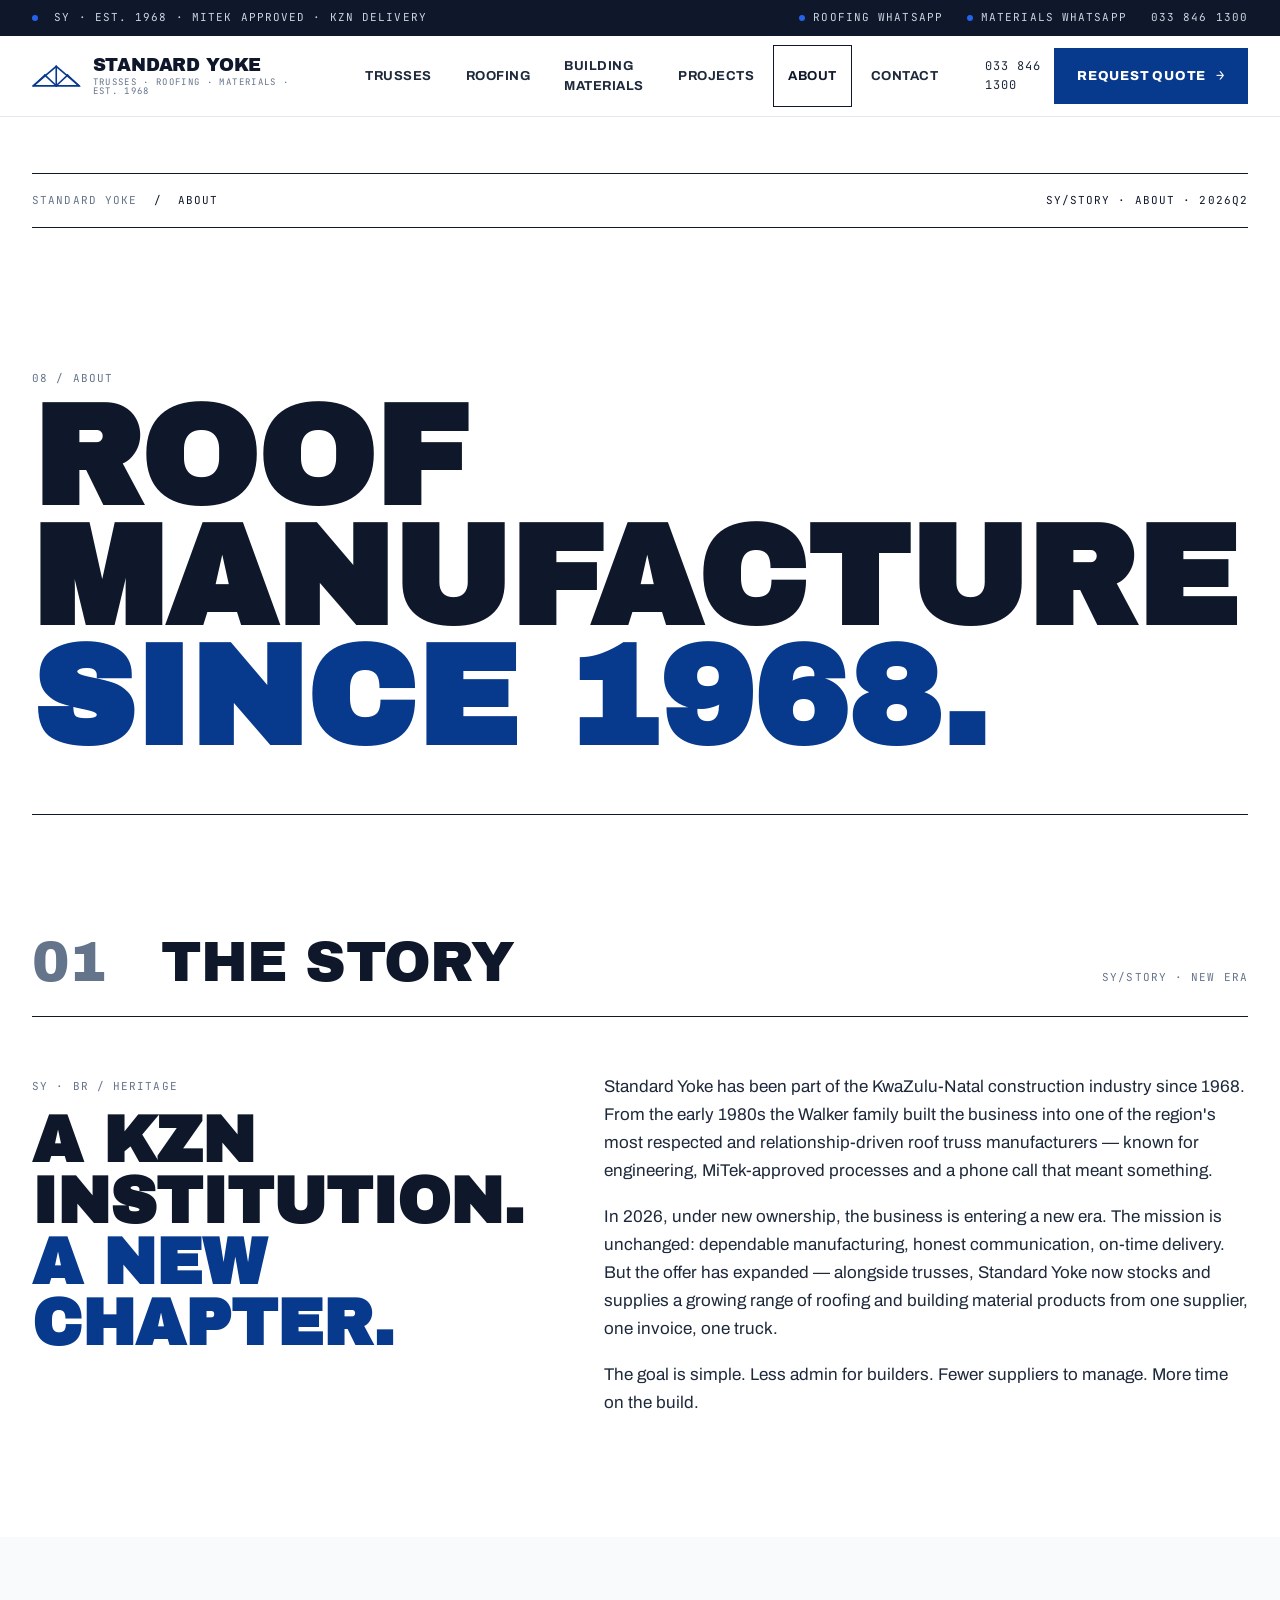
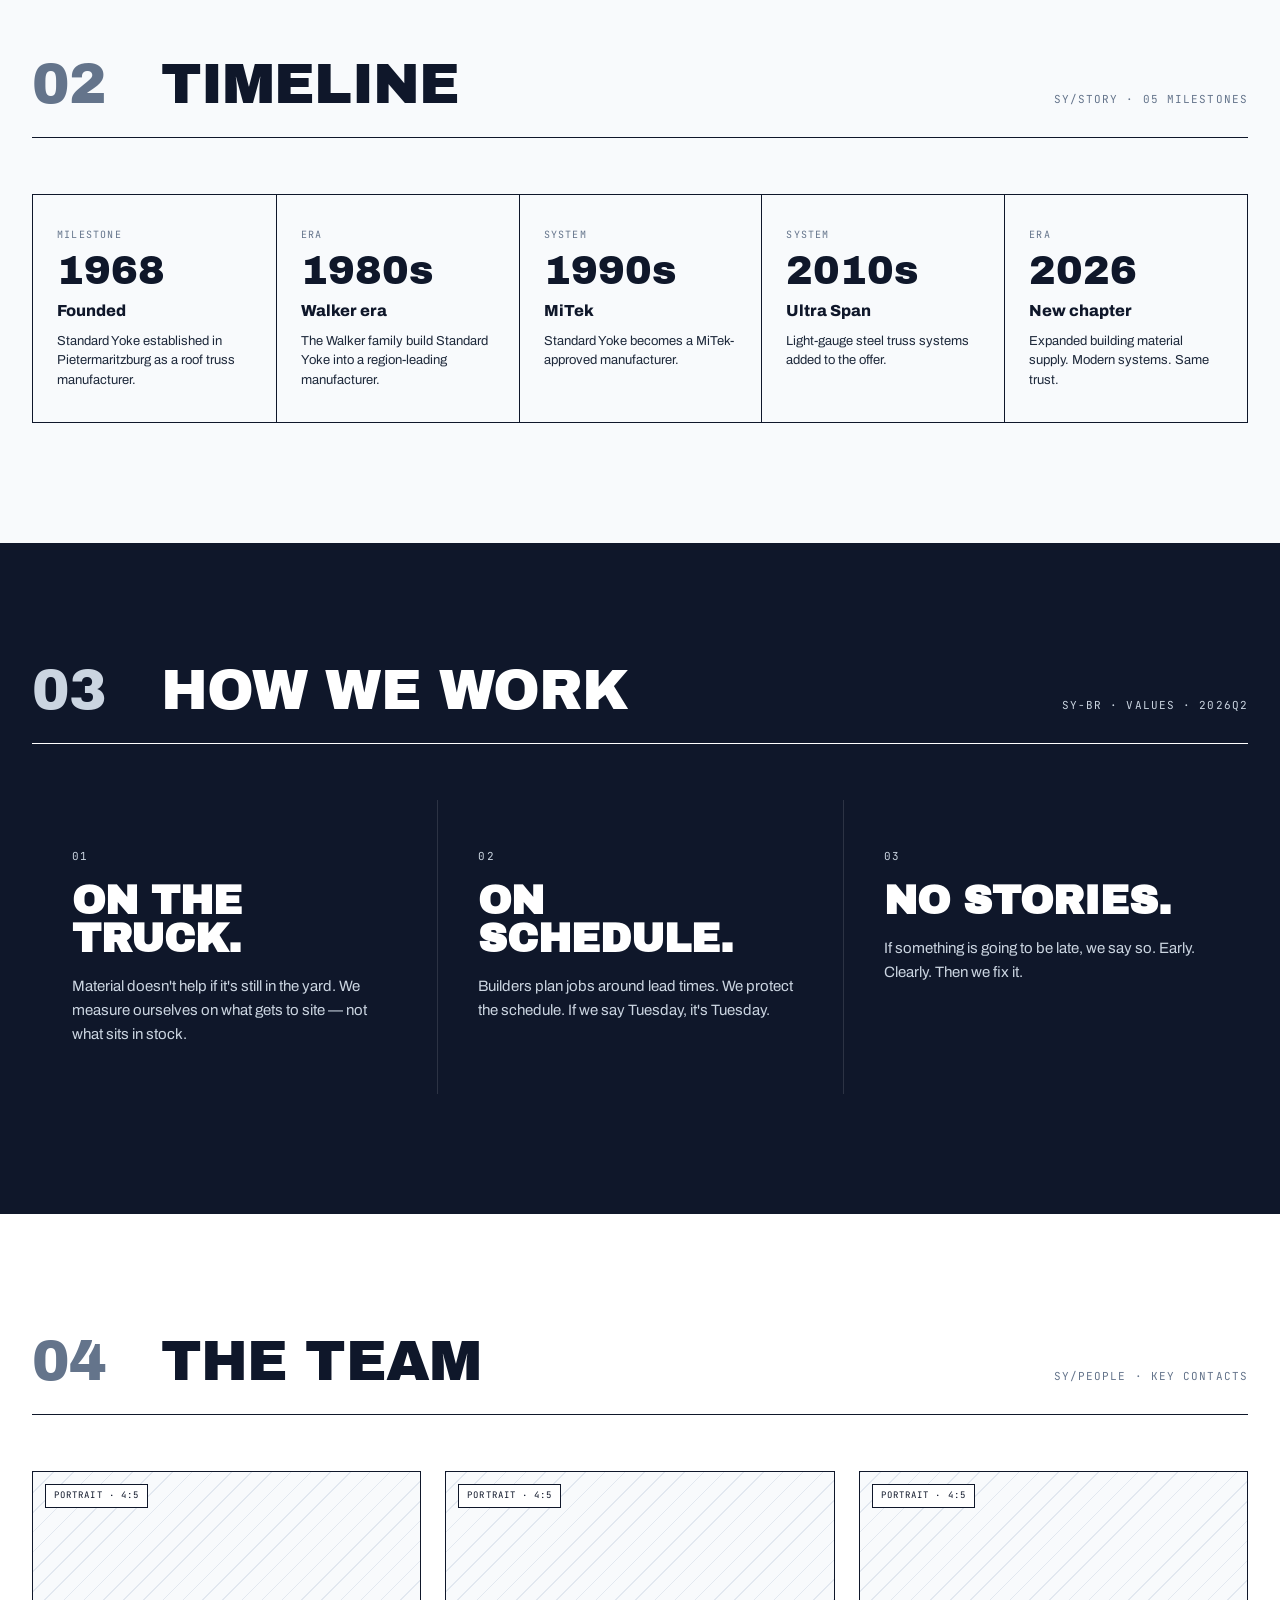
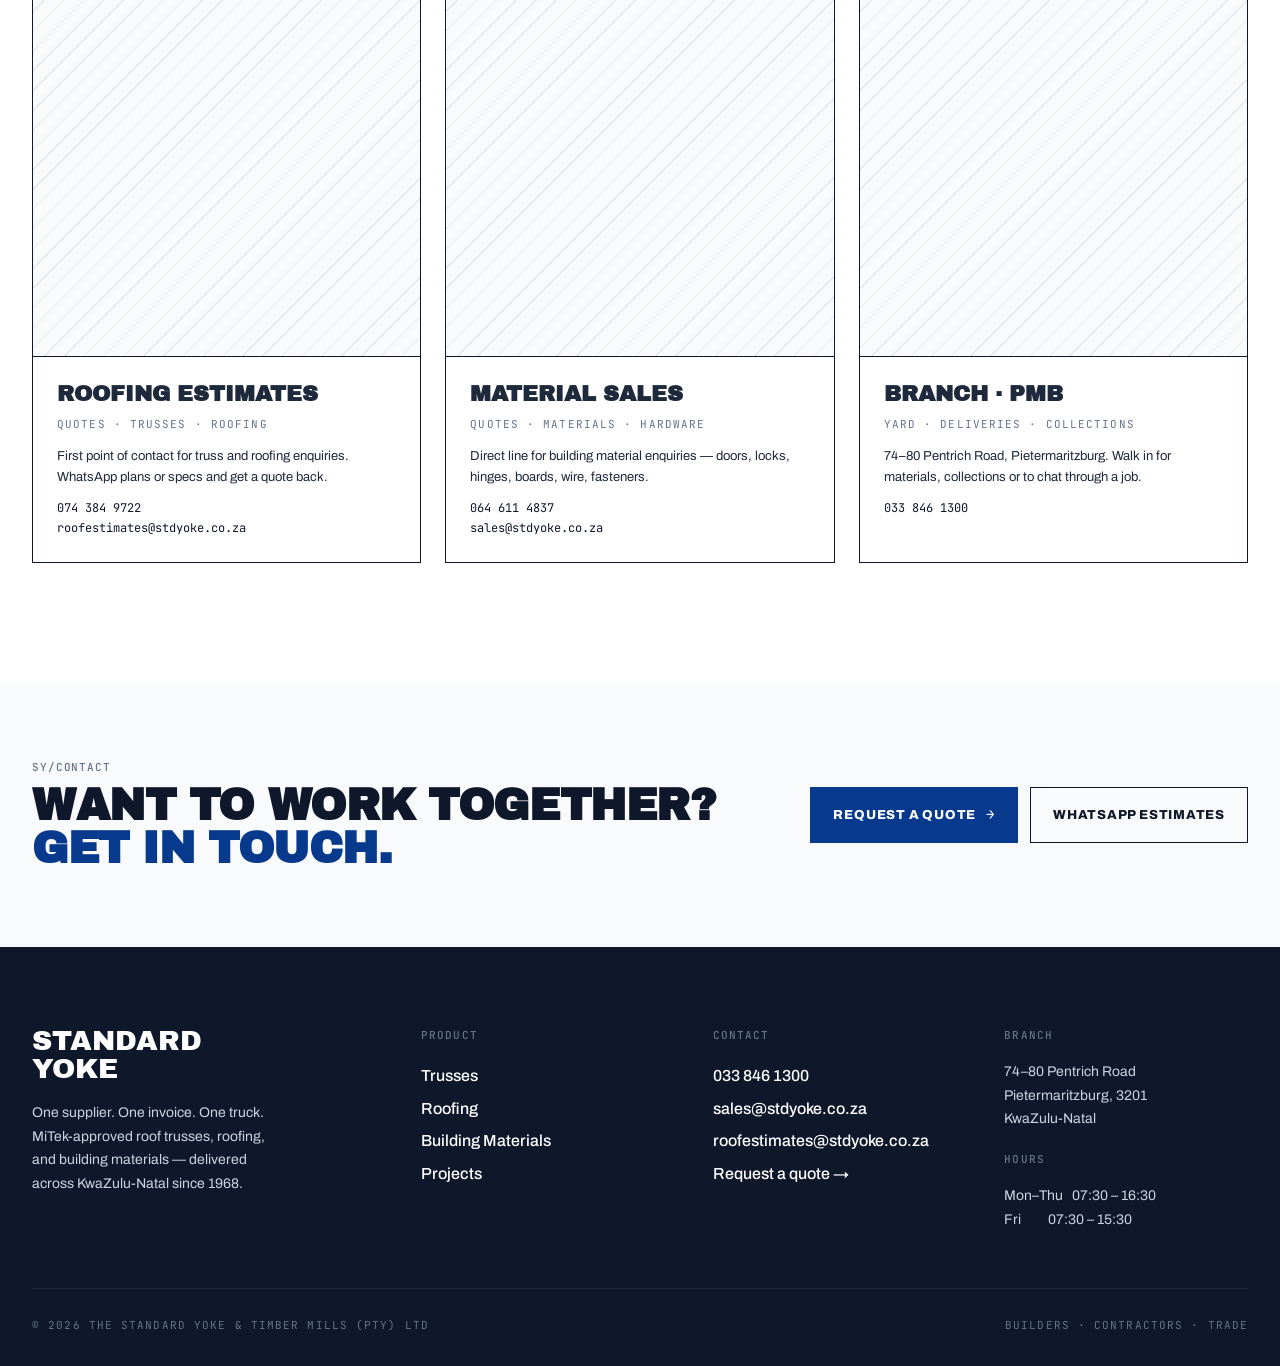
==== about.html @ b1dc8f54 "Add files via upload" ====
<!doctype html>
<html lang="en">
<head>
<meta charset="utf-8">
<meta name="viewport" content="width=device-width,initial-scale=1">
<title>About · Standard Yoke</title>
<meta name="description" content="Standard Yoke — KwaZulu-Natal roof truss manufacturer and building material supplier since 1968.">
<link rel="preconnect" href="https://fonts.googleapis.com"><link rel="preconnect" href="https://fonts.gstatic.com" crossorigin>
<link href="https://fonts.googleapis.com/css2?family=Archivo:wght@400;500;600;700;800&family=Archivo+Black&family=JetBrains+Mono:wght@400;500;600&display=swap" rel="stylesheet">
<link rel="stylesheet" href="styles.css">

<style>
.page-hero { padding: 56px 0 0; }
.page-meta {
  display: flex; justify-content: space-between; align-items: center;
  padding: 18px 0; border-top: 1px solid var(--ink); border-bottom: 1px solid var(--ink);
  font-family: var(--f-mono); font-size: 11px; letter-spacing: .1em; text-transform: uppercase;
  margin-bottom: 56px; gap: 16px; flex-wrap: wrap;
}
.page-meta .crumb a { color: var(--mute); }

.page-title {
  display: grid; grid-template-columns: 7fr 5fr; gap: 64px; align-items: end;
  padding-bottom: 56px; border-bottom: 1px solid var(--ink);
}
.page-title h1 { font-family: var(--f-display); font-size: clamp(64px, 11vw, 168px); line-height: .85; text-transform: uppercase; }
.page-title h1 .yoke { color: var(--yoke); }
.page-title .lede { font-size: 17px; line-height: 1.55; color: var(--ink-2); max-width: 36ch; }
.page-title .ix { font-family: var(--f-mono); font-size: 11px; letter-spacing: .1em; color: var(--mute); margin-bottom: 12px; }
@media (max-width: 900px) { .page-title { grid-template-columns: 1fr; gap: 24px; } }

.story {
  display: grid; grid-template-columns: 5fr 7fr; gap: 80px; align-items: start;
}
.story .meta { font-family: var(--f-mono); font-size: 11px; color: var(--mute); letter-spacing: .1em; }
.story h2 { font-family: var(--f-display); font-size: clamp(36px, 5vw, 72px); line-height: .95; text-transform: uppercase; }
.story h2 .yoke { color: var(--yoke); }
.story p { font-size: 17px; line-height: 1.65; color: var(--ink-2); }
.story p + p { margin-top: 18px; }
@media (max-width: 900px) { .story { grid-template-columns: 1fr; gap: 32px; } }

.timeline {
  display: grid;
  grid-template-columns: repeat(5, 1fr); gap: 0;
  border: 1px solid var(--ink);
}
.timeline .ev {
  padding: 32px 24px;
  border-left: 1px solid var(--ink);
  display: flex; flex-direction: column; gap: 8px;
}
.timeline .ev:first-child { border-left: 0; }
.timeline .yr { font-family: var(--f-display); font-size: 40px; line-height: 1; }
.timeline .label { font-family: var(--f-mono); font-size: 10px; letter-spacing: .12em; color: var(--mute); text-transform: uppercase; }
.timeline .title { font-family: var(--f-sans); font-weight: 800; font-size: 16px; }
.timeline p { font-size: 13px; color: var(--ink-2); line-height: 1.5; }
@media (max-width: 900px) {
  .timeline { grid-template-columns: 1fr 1fr; }
  .timeline .ev { border-left: 0; border-top: 1px solid var(--ink); }
  .timeline .ev:nth-child(-n+2) { border-top: 0; }
  .timeline .ev:nth-child(2n) { border-left: 1px solid var(--ink); }
}

.values {
  display: grid; grid-template-columns: repeat(3, 1fr); gap: 0;
}
.values .v {
  padding: 48px 40px; border-left: 1px solid rgba(255,255,255,.12);
  display: flex; flex-direction: column; gap: 16px;
}
.values .v:first-child { border-left: 0; }
.values .ix { font-family: var(--f-mono); font-size: 11px; letter-spacing: .12em; color: var(--hair-2); }
.values h3 { font-family: var(--f-display); font-size: 40px; line-height: .95; text-transform: uppercase; }
.values p { color: var(--hair-2); line-height: 1.6; font-size: 15px; }
@media (max-width: 900px) {
  .values { grid-template-columns: 1fr; }
  .values .v { border-left: 0; border-top: 1px solid rgba(255,255,255,.12); padding: 32px 24px; }
  .values .v:first-child { border-top: 0; }
}

.team {
  display: grid; grid-template-columns: repeat(3, 1fr); gap: 24px;
}
.team .card-t {
  border: 1px solid var(--ink);
  display: flex; flex-direction: column;
}
.team .image {
  aspect-ratio: 4 / 5;
  background:
    repeating-linear-gradient(135deg, var(--hair) 0 1px, transparent 1px 14px),
    var(--snow);
  position: relative;
}
.team .image .ph-tag {
  position: absolute; top: 12px; left: 12px;
  background: var(--white); border: 1px solid var(--ink);
  padding: 4px 8px;
  font-family: var(--f-mono); font-size: 9px; letter-spacing: .12em;
}
.team .body { padding: 20px 24px 24px; border-top: 1px solid var(--ink); display:flex;flex-direction:column;gap:4px; }
.team h4 { font-family: var(--f-display); font-size: 22px; text-transform: uppercase; }
.team .role { font-family: var(--f-mono); font-size: 11px; letter-spacing: .1em; color: var(--mute); text-transform: uppercase; }
.team .bio { font-size: 13px; color: var(--ink-2); margin-top: 8px; }
@media (max-width: 900px) { .team { grid-template-columns: 1fr; } }
</style>
</head>
<body data-screen-label="About">

<div id="sy-header"></div>

<main>

<section class="page-hero">
  <div class="container">
    <div class="page-meta">
      <div class="crumb"><a href="index.html">Standard Yoke</a> &nbsp;/&nbsp; <span style="color:var(--ink)">About</span></div>
      <div>SY/STORY · ABOUT · 2026Q2</div>
    </div>

    <div class="page-title">
      <div>
        <div class="ix">08 / ABOUT</div>
        <h1>Roof<br>manufacture<br><span class="yoke">since 1968.</span></h1>
      </div>
      <div>
        <p class="lede">Standard Yoke has been part of the KwaZulu-Natal construction industry for over fifty years — quietly, dependably, on schedule. This is the company behind the trusses.</p>
      </div>
    </div>
  </div>
</section>

<section data-screen-label="Story">
  <div class="container">
    <div class="section-head">
      <div class="num"><span>01</span> &nbsp; THE STORY</div>
      <div class="meta">SY/STORY · NEW ERA</div>
    </div>

    <div class="story">
      <div>
        <span class="meta">SY · BR / HERITAGE</span>
        <h2 style="margin-top:14px">A KZN<br>institution.<br><span class="yoke">A new chapter.</span></h2>
      </div>
      <div>
        <p>Standard Yoke has been part of the KwaZulu-Natal construction industry since 1968. From the early 1980s the Walker family built the business into one of the region's most respected and relationship-driven roof truss manufacturers — known for engineering, MiTek-approved processes and a phone call that meant something.</p>
        <p>In 2026, under new ownership, the business is entering a new era. The mission is unchanged: dependable manufacturing, honest communication, on-time delivery. But the offer has expanded — alongside trusses, Standard Yoke now stocks and supplies a growing range of roofing and building material products from one supplier, one invoice, one truck.</p>
        <p>The goal is simple. Less admin for builders. Fewer suppliers to manage. More time on the build.</p>
      </div>
    </div>
  </div>
</section>

<section class="surface--snow" data-screen-label="Timeline">
  <div class="container">
    <div class="section-head">
      <div class="num"><span>02</span> &nbsp; TIMELINE</div>
      <div class="meta">SY/STORY · 05 MILESTONES</div>
    </div>

    <div class="timeline">
      <div class="ev">
        <span class="label">MILESTONE</span>
        <span class="yr">1968</span>
        <span class="title">Founded</span>
        <p>Standard Yoke established in Pietermaritzburg as a roof truss manufacturer.</p>
      </div>
      <div class="ev">
        <span class="label">ERA</span>
        <span class="yr">1980s</span>
        <span class="title">Walker era</span>
        <p>The Walker family build Standard Yoke into a region-leading manufacturer.</p>
      </div>
      <div class="ev">
        <span class="label">SYSTEM</span>
        <span class="yr">1990s</span>
        <span class="title">MiTek</span>
        <p>Standard Yoke becomes a MiTek-approved manufacturer.</p>
      </div>
      <div class="ev">
        <span class="label">SYSTEM</span>
        <span class="yr">2010s</span>
        <span class="title">Ultra Span</span>
        <p>Light-gauge steel truss systems added to the offer.</p>
      </div>
      <div class="ev">
        <span class="label">ERA</span>
        <span class="yr">2026</span>
        <span class="title">New chapter</span>
        <p>Expanded building material supply. Modern systems. Same trust.</p>
      </div>
    </div>
  </div>
</section>

<section class="surface--ink" data-screen-label="Values">
  <div class="container">
    <div class="section-head" style="border-color:var(--white)">
      <div class="num" style="color:var(--white)"><span style="color:var(--hair-2)">03</span> &nbsp; HOW WE WORK</div>
      <div class="meta" style="color:var(--hair-2)">SY-BR · VALUES · 2026Q2</div>
    </div>

    <div class="values">
      <div class="v">
        <span class="ix">01</span>
        <h3>On the truck.</h3>
        <p>Material doesn't help if it's still in the yard. We measure ourselves on what gets to site — not what sits in stock.</p>
      </div>
      <div class="v">
        <span class="ix">02</span>
        <h3>On schedule.</h3>
        <p>Builders plan jobs around lead times. We protect the schedule. If we say Tuesday, it's Tuesday.</p>
      </div>
      <div class="v">
        <span class="ix">03</span>
        <h3>No stories.</h3>
        <p>If something is going to be late, we say so. Early. Clearly. Then we fix it.</p>
      </div>
    </div>
  </div>
</section>

<section data-screen-label="Team">
  <div class="container">
    <div class="section-head">
      <div class="num"><span>04</span> &nbsp; THE TEAM</div>
      <div class="meta">SY/PEOPLE · KEY CONTACTS</div>
    </div>

    <div class="team">
      <article class="card-t">
        <div class="image"><span class="ph-tag">PORTRAIT · 4:5</span></div>
        <div class="body">
          <h4>Roofing Estimates</h4>
          <span class="role">QUOTES · TRUSSES · ROOFING</span>
          <p class="bio">First point of contact for truss and roofing enquiries. WhatsApp plans or specs and get a quote back.</p>
          <p class="bio" style="font-family:var(--f-mono);font-size:12px;color:var(--ink)">074 384 9722<br>roofestimates@stdyoke.co.za</p>
        </div>
      </article>
      <article class="card-t">
        <div class="image"><span class="ph-tag">PORTRAIT · 4:5</span></div>
        <div class="body">
          <h4>Material Sales</h4>
          <span class="role">QUOTES · MATERIALS · HARDWARE</span>
          <p class="bio">Direct line for building material enquiries — doors, locks, hinges, boards, wire, fasteners.</p>
          <p class="bio" style="font-family:var(--f-mono);font-size:12px;color:var(--ink)">064 611 4837<br>sales@stdyoke.co.za</p>
        </div>
      </article>
      <article class="card-t">
        <div class="image"><span class="ph-tag">PORTRAIT · 4:5</span></div>
        <div class="body">
          <h4>Branch · PMB</h4>
          <span class="role">YARD · DELIVERIES · COLLECTIONS</span>
          <p class="bio">74–80 Pentrich Road, Pietermaritzburg. Walk in for materials, collections or to chat through a job.</p>
          <p class="bio" style="font-family:var(--f-mono);font-size:12px;color:var(--ink)">033 846 1300</p>
        </div>
      </article>
    </div>
  </div>
</section>

<section class="surface--snow compact" data-screen-label="CTA">
  <div class="container">
    <div style="display:grid;grid-template-columns:1fr auto;gap:32px;align-items:center;flex-wrap:wrap;padding:20px 0">
      <div>
        <div class="mono" style="color:var(--mute);margin-bottom:8px">SY/CONTACT</div>
        <h2 class="h2">Want to work together? <span style="color:var(--yoke)">Get in touch.</span></h2>
      </div>
      <div style="display:flex;gap:12px;flex-wrap:wrap">
        <a class="btn" href="contact.html">Request a quote <span class="arrow">→</span></a>
        <a class="btn btn--ghost" href="https://wa.me/27743849722">WhatsApp estimates</a>
      </div>
    </div>
  </div>
</section>

</main>

<div id="sy-footer"></div>
<script src="sy.js"></script>
<script>SY.init({ active: 'about' });</script>
</body>
</html>
---- styles.css ----
/* =========================================================================
   STANDARD YOKE — Design System
   SY-BR · WEB · 2026Q2
   ========================================================================= */

:root {
  /* Palette */
  --yoke:   #07398D;
  --ink:    #0F172A;
  --ink-2:  #1E293B;
  --sky:    #2563EB;
  --white:  #FFFFFF;
  --snow:   #F8FAFC;
  --hair:   #E2E8F0;
  --hair-2: #CBD5E1;
  --mute:   #64748B;

  /* Type */
  --f-display: "Archivo Black", "Arial Black", Arial, sans-serif;
  --f-sans:    "Archivo", system-ui, -apple-system, "Segoe UI", sans-serif;
  --f-mono:    "JetBrains Mono", ui-monospace, "SFMono-Regular", Menlo, monospace;

  /* Spacing — density-aware (overridden by [data-density]) */
  --space-section: 120px;
  --space-block:   56px;
  --space-row:     28px;

  /* Layout */
  --max:  1320px;
  --gutter: 32px;

  /* Lines */
  --rule: 1px solid var(--hair);
  --rule-2: 1px solid var(--ink);

  /* Easing */
  --ease: cubic-bezier(.2,.7,.2,1);
}

[data-density="tight"] {
  --space-section: 80px;
  --space-block:   36px;
  --space-row:     20px;
}

[data-density="loose"] {
  --space-section: 160px;
  --space-block:   72px;
  --space-row:     36px;
}

/* Reset --------------------------------------------------------------------- */
*, *::before, *::after { box-sizing: border-box; }
html { -webkit-text-size-adjust: 100%; }
body {
  margin: 0;
  font-family: var(--f-sans);
  font-size: 16px;
  line-height: 1.55;
  color: var(--ink);
  background: var(--white);
  -webkit-font-smoothing: antialiased;
}
img, svg { display: block; max-width: 100%; }
a { color: inherit; text-decoration: none; }
button { font: inherit; cursor: pointer; }
ul { padding: 0; margin: 0; list-style: none; }
h1, h2, h3, h4, p { margin: 0; }

/* Layout primitives --------------------------------------------------------- */
.container {
  max-width: var(--max);
  margin: 0 auto;
  padding: 0 var(--gutter);
}
.stack > * + * { margin-top: var(--space-row); }

/* Typography ---------------------------------------------------------------- */
.display {
  font-family: var(--f-display);
  font-weight: 900;
  font-size: clamp(56px, 9vw, 144px);
  line-height: .9;
  letter-spacing: -0.02em;
  text-transform: uppercase;
}
.display-lg {
  font-family: var(--f-display);
  font-weight: 900;
  font-size: clamp(72px, 12vw, 200px);
  line-height: .86;
  letter-spacing: -0.025em;
  text-transform: uppercase;
}
.h1 {
  font-family: var(--f-display);
  font-size: clamp(40px, 5vw, 72px);
  line-height: .95;
  letter-spacing: -0.015em;
  text-transform: uppercase;
}
.h2 {
  font-family: var(--f-display);
  font-size: clamp(28px, 3.4vw, 48px);
  line-height: 1;
  letter-spacing: -0.01em;
  text-transform: uppercase;
}
.h3 {
  font-family: var(--f-sans);
  font-weight: 800;
  font-size: 22px;
  line-height: 1.15;
  letter-spacing: -0.005em;
}
.lead {
  font-size: 20px;
  line-height: 1.5;
  color: var(--ink-2);
  max-width: 60ch;
}
.body { font-size: 16px; line-height: 1.6; color: var(--ink-2); }
.muted { color: var(--mute); }

.mono {
  font-family: var(--f-mono);
  font-size: 11px;
  letter-spacing: .08em;
  text-transform: uppercase;
  font-weight: 500;
  color: var(--ink);
}
.mono-sm { font-family: var(--f-mono); font-size: 10px; letter-spacing: .1em; text-transform: uppercase; color: var(--mute); }
.mono-lg { font-family: var(--f-mono); font-size: 13px; letter-spacing: .06em; text-transform: uppercase; color: var(--ink); }

/* Buttons ------------------------------------------------------------------- */
.btn {
  display: inline-flex; align-items: center; gap: 10px;
  padding: 16px 22px;
  font-family: var(--f-sans);
  font-weight: 800;
  font-size: 13px;
  letter-spacing: .06em;
  text-transform: uppercase;
  background: var(--yoke);
  color: var(--white);
  border: 1.5px solid var(--yoke);
  transition: transform .2s var(--ease), background .2s var(--ease), color .2s var(--ease);
  white-space: nowrap;
}
.btn:hover { background: var(--ink); border-color: var(--ink); }
.btn .arrow { font-family: var(--f-mono); font-size: 14px; transition: transform .2s var(--ease); }
.btn:hover .arrow { transform: translateX(4px); }

.btn--ghost { background: transparent; color: var(--ink); border-color: var(--ink); }
.btn--ghost:hover { background: var(--ink); color: var(--white); }

.btn--white  { background: var(--white); color: var(--ink); border-color: var(--white); }
.btn--white:hover { background: var(--sky); color: var(--white); border-color: var(--sky); }

.btn--sky    { background: var(--sky); border-color: var(--sky); }
.btn--sky:hover { background: var(--ink); border-color: var(--ink); }

.btn--wa { background: #25D366; border-color: #25D366; color: var(--ink); }
.btn--wa:hover { background: var(--ink); color: #25D366; border-color: var(--ink); }

/* Spec strip — datasheet callout row ---------------------------------------- */
.spec-strip {
  display: flex; align-items: center; gap: 0;
  border-top: 1px solid var(--ink);
  border-bottom: 1px solid var(--ink);
}
.spec-strip > .cell {
  flex: 1;
  padding: 16px 20px;
  border-left: 1px solid var(--hair);
}
.spec-strip > .cell:first-child { border-left: 0; }
.spec-strip .label { display: block; font-family: var(--f-mono); font-size: 10px; letter-spacing: .1em; text-transform: uppercase; color: var(--mute); margin-bottom: 4px; }
.spec-strip .value { font-family: var(--f-sans); font-weight: 700; font-size: 15px; color: var(--ink); }

/* Section header — "01 / TRUSSES" pattern ----------------------------------- */
.section-head {
  display: flex; align-items: baseline; justify-content: space-between;
  padding-bottom: 24px;
  border-bottom: 1px solid var(--ink);
  margin-bottom: var(--space-block);
}
.section-head .num {
  font-family: var(--f-display);
  font-size: clamp(36px, 4.4vw, 64px);
  white-space: nowrap;
  line-height: 1;
  letter-spacing: -0.015em;
  text-transform: uppercase;
}
.section-head .num span { color: var(--mute); }
.section-head .meta {
  font-family: var(--f-mono); font-size: 11px; letter-spacing: .1em;
  text-transform: uppercase; color: var(--mute);
}

/* Hatch divider ------------------------------------------------------------- */
.hatch {
  height: 14px;
  background-image: repeating-linear-gradient(
    -45deg,
    var(--ink) 0 2px,
    transparent 2px 8px
  );
}
.hatch--sky {
  background-image: repeating-linear-gradient(-45deg, var(--sky) 0 2px, transparent 2px 8px);
}
.hatch--white {
  background-image: repeating-linear-gradient(-45deg, var(--white) 0 2px, transparent 2px 8px);
}

/* Crosshair frame — corner markers ------------------------------------------ */
.cross-frame { position: relative; }
.cross-frame::before, .cross-frame::after,
.cross-frame > .ch-tr, .cross-frame > .ch-br {
  content: "";
  position: absolute;
  width: 14px; height: 14px;
  background:
    linear-gradient(currentColor, currentColor) center / 100% 1px no-repeat,
    linear-gradient(currentColor, currentColor) center / 1px 100% no-repeat;
  border-radius: 50%;
  border: 1px solid currentColor;
  color: var(--ink);
  opacity: .35;
}
.cross-frame::before { top: -7px; left: -7px; }
.cross-frame::after  { top: -7px; right: -7px; }
.cross-frame > .ch-tr { bottom: -7px; left: -7px; }
.cross-frame > .ch-br { bottom: -7px; right: -7px; }

/* Sections / surfaces ------------------------------------------------------- */
section { padding: var(--space-section) 0; }
section.compact { padding: var(--space-block) 0; }

.surface--snow { background: var(--snow); }
.surface--hair { background: var(--hair); }
.surface--ink  { background: var(--ink); color: var(--white); }
.surface--ink .muted { color: var(--hair-2); }
.surface--ink .mono { color: var(--hair-2); }
.surface--ink .mono-sm { color: var(--mute); }
.surface--ink .spec-strip { border-color: var(--white); }
.surface--ink .spec-strip > .cell { border-left-color: rgba(255,255,255,.15); }
.surface--ink .spec-strip .value { color: var(--white); }
.surface--ink .section-head { border-color: var(--white); }

.surface--yoke { background: var(--yoke); color: var(--white); }
.surface--yoke .muted { color: rgba(255,255,255,.7); }

/* Top utility bar ----------------------------------------------------------- */
.topbar {
  background: var(--ink);
  color: var(--hair-2);
  font-family: var(--f-mono);
  font-size: 11px;
  letter-spacing: .1em;
  text-transform: uppercase;
}
.topbar .container {
  display: flex; align-items: center; justify-content: space-between;
  gap: 24px; min-height: 36px;
  flex-wrap: wrap;
}
.topbar a { color: var(--hair-2); display: inline-flex; align-items: center; gap: 8px; }
.topbar a:hover { color: var(--white); }
.topbar .dot { width: 6px; height: 6px; background: var(--sky); border-radius: 50%; display: inline-block; }
.topbar .links { display: flex; gap: 24px; flex-wrap: wrap; }

/* Header / Nav -------------------------------------------------------------- */
.header { background: var(--white); border-bottom: 1px solid var(--hair); z-index: 30; }
body[data-header="sticky"] .header { position: sticky; top: 0; }
body[data-header="compact"] .nav { min-height: 64px; }
body[data-header="spacious"] .nav { min-height: 104px; }
.nav {
  display: flex; align-items: center; justify-content: space-between;
  gap: 32px; min-height: 80px;
}
.brand { display: flex; align-items: center; gap: 12px; }
.brand-mark { width: 56px; height: 32px; color: var(--yoke); }
.brand-text { font-family: var(--f-display); font-size: 18px; line-height: 1; letter-spacing: -.01em; }
.brand-text small { display: block; font-family: var(--f-mono); font-size: 9px; letter-spacing: .15em; color: var(--mute); margin-top: 4px; font-weight: 400; }

.menu { display: flex; gap: 4px; }
.menu a {
  display: inline-flex; align-items: center;
  padding: 10px 14px;
  font-family: var(--f-sans);
  font-weight: 700; font-size: 13px; letter-spacing: .04em;
  text-transform: uppercase;
  color: var(--ink-2);
  border: 1px solid transparent;
  transition: color .15s var(--ease), border-color .15s var(--ease);
}
.menu a:hover { color: var(--yoke); }
.menu a.is-active { color: var(--ink); border-color: var(--ink); }

.nav-cta { display: flex; align-items: center; gap: 12px; }
.nav-phone { font-family: var(--f-mono); font-size: 12px; letter-spacing: .08em; color: var(--ink-2); }

/* Mobile nav toggle */
.nav-toggle {
  display: none;
  background: none; border: 1px solid var(--ink); color: var(--ink);
  width: 40px; height: 40px; padding: 0;
  align-items: center; justify-content: center;
}
.nav-toggle svg { width: 20px; height: 20px; }

/* Footer -------------------------------------------------------------------- */
.footer { background: var(--ink); color: var(--hair-2); padding: 80px 0 32px; }
.footer .lockup { color: var(--white); font-family: var(--f-display); font-size: 28px; line-height: 1; }
.footer h4 { font-family: var(--f-mono); font-size: 11px; letter-spacing: .1em; color: var(--mute); text-transform: uppercase; margin-bottom: 16px; font-weight: 500; }
.footer a:hover { color: var(--sky); }
.footer .grid {
  display: grid; grid-template-columns: 1.4fr 1fr 1fr 1fr; gap: 48px;
  padding-bottom: 56px;
  border-bottom: 1px solid rgba(255,255,255,.08);
}
.footer .col p { color: var(--hair-2); line-height: 1.7; font-size: 14px; }
.footer .col a { display: block; padding: 4px 0; color: var(--white); font-weight: 500; }
.footer-base {
  display: flex; justify-content: space-between; align-items: center;
  padding-top: 28px;
  font-family: var(--f-mono); font-size: 11px; letter-spacing: .1em; text-transform: uppercase;
  color: var(--mute);
  flex-wrap: wrap; gap: 16px;
}
.footer-base a { color: var(--mute); }
.footer-base a:hover { color: var(--white); }

/* Cards --------------------------------------------------------------------- */
.card {
  background: var(--white);
  border: 1px solid var(--hair);
  padding: 28px;
  position: relative;
  transition: transform .25s var(--ease), border-color .25s var(--ease);
  display: flex; flex-direction: column; gap: 20px;
  min-height: 100%;
}
.card:hover { border-color: var(--ink); transform: translateY(-4px); }
.card .card-num { font-family: var(--f-mono); font-size: 11px; letter-spacing: .1em; color: var(--mute); }
.card .card-cta { font-family: var(--f-sans); font-weight: 800; font-size: 13px; letter-spacing: .05em; text-transform: uppercase; color: var(--yoke); display: inline-flex; gap: 6px; }
.card .card-cta::after { content: "→"; transition: transform .2s var(--ease); }
.card:hover .card-cta::after { transform: translateX(4px); }

/* Pill / chip --------------------------------------------------------------- */
.pill {
  display: inline-flex; align-items: center; gap: 8px;
  padding: 8px 14px;
  border: 1px solid var(--hair);
  font-family: var(--f-mono);
  font-size: 11px; letter-spacing: .08em; text-transform: uppercase;
  color: var(--ink);
}
.pill--solid { background: var(--ink); color: var(--white); border-color: var(--ink); }
.pill--blue  { background: var(--yoke); color: var(--white); border-color: var(--yoke); }
.pill--sky   { background: var(--sky); color: var(--white); border-color: var(--sky); }

/* Tag row ------------------------------------------------------------------- */
.taglist { display: flex; flex-wrap: wrap; gap: 8px; }

/* Forms --------------------------------------------------------------------- */
.field { display: flex; flex-direction: column; gap: 8px; }
.field label { font-family: var(--f-mono); font-size: 11px; letter-spacing: .1em; text-transform: uppercase; color: var(--mute); }
.field input, .field textarea, .field select {
  font: inherit;
  background: var(--white);
  border: 1px solid var(--hair);
  padding: 14px 16px;
  color: var(--ink);
  font-family: var(--f-sans);
  font-size: 15px;
  transition: border-color .15s var(--ease);
}
.field input:focus, .field textarea:focus, .field select:focus {
  outline: none; border-color: var(--ink);
}
.field--error input, .field--error textarea, .field--error select { border-color: #DC2626; }
.field .hint { font-family: var(--f-mono); font-size: 10px; letter-spacing: .08em; color: var(--mute); text-transform: uppercase; }

/* Specs row — used on PDP-style pages --------------------------------------- */
.spec-table { width: 100%; border-collapse: collapse; }
.spec-table tr { border-top: 1px solid var(--hair); }
.spec-table tr:last-child { border-bottom: 1px solid var(--hair); }
.spec-table td { padding: 14px 0; font-size: 14px; vertical-align: top; }
.spec-table td:first-child { font-family: var(--f-mono); font-size: 11px; letter-spacing: .08em; text-transform: uppercase; color: var(--mute); width: 40%; }
.spec-table td:last-child { font-weight: 700; color: var(--ink); }

/* Placeholder image --------------------------------------------------------- */
.ph {
  background:
    linear-gradient(135deg, rgba(7,57,141,.03), rgba(7,57,141,.06)),
    repeating-linear-gradient(135deg, var(--hair) 0 1px, transparent 1px 14px),
    var(--snow);
  border: 1px solid var(--hair);
  display: flex; align-items: center; justify-content: center;
  color: var(--mute);
  font-family: var(--f-mono);
  font-size: 11px; letter-spacing: .1em; text-transform: uppercase;
  position: relative;
  overflow: hidden;
  aspect-ratio: 4 / 3;
}
.ph .ph-tag {
  position: absolute; top: 12px; left: 12px;
  background: var(--white);
  border: 1px solid var(--ink);
  padding: 4px 8px;
  font-family: var(--f-mono);
  font-size: 9px;
  letter-spacing: .12em;
}
.ph .ph-dim {
  position: absolute; bottom: 12px; right: 12px;
  font-family: var(--f-mono);
  font-size: 10px;
  color: var(--mute);
}
.ph--tall { aspect-ratio: 3 / 4; }
.ph--wide { aspect-ratio: 16 / 9; }
.ph--square { aspect-ratio: 1; }

/* Tweaks panel -------------------------------------------------------------- */
.tweaks-toggle { display: none; } /* host injects native toggle */

.tw-panel {
  position: fixed;
  right: 24px; bottom: 24px;
  width: 320px;
  background: var(--white);
  border: 1px solid var(--ink);
  z-index: 100;
  font-family: var(--f-sans);
  box-shadow: 0 24px 48px -12px rgba(15,23,42,.25);
  transform: translateY(20px);
  opacity: 0;
  pointer-events: none;
  transition: transform .25s var(--ease), opacity .25s var(--ease);
}
.tw-panel.is-open {
  transform: translateY(0);
  opacity: 1;
  pointer-events: auto;
}
.tw-head {
  display: flex; align-items: center; justify-content: space-between;
  padding: 14px 18px;
  border-bottom: 1px solid var(--ink);
  background: var(--ink);
  color: var(--white);
}
.tw-head .title { font-family: var(--f-display); font-size: 14px; letter-spacing: .04em; }
.tw-head .close { background: none; border: none; color: var(--white); font-family: var(--f-mono); font-size: 18px; padding: 0; }
.tw-body { padding: 18px; max-height: 60vh; overflow-y: auto; }
.tw-section { padding-bottom: 18px; margin-bottom: 18px; border-bottom: 1px solid var(--hair); }
.tw-section:last-child { border-bottom: 0; margin-bottom: 0; padding-bottom: 0; }
.tw-section h5 { font-family: var(--f-mono); font-size: 10px; letter-spacing: .12em; color: var(--mute); text-transform: uppercase; margin-bottom: 10px; font-weight: 500; }
.tw-seg { display: flex; gap: 0; border: 1px solid var(--ink); }
.tw-seg button {
  flex: 1;
  padding: 10px 8px;
  background: var(--white);
  border: 0;
  border-left: 1px solid var(--ink);
  font-family: var(--f-mono);
  font-size: 10px;
  letter-spacing: .08em;
  text-transform: uppercase;
  color: var(--ink);
  transition: background .15s var(--ease), color .15s var(--ease);
}
.tw-seg button:first-child { border-left: 0; }
.tw-seg button:hover { background: var(--snow); }
.tw-seg button.is-on { background: var(--ink); color: var(--white); }

/* Utility classes ----------------------------------------------------------- */
.row    { display: flex; gap: var(--space-row); align-items: center; flex-wrap: wrap; }
.row--end { justify-content: flex-end; }
.col-2  { display: grid; grid-template-columns: repeat(2, 1fr); gap: var(--space-row); }
.col-3  { display: grid; grid-template-columns: repeat(3, 1fr); gap: var(--space-row); }
.col-4  { display: grid; grid-template-columns: repeat(4, 1fr); gap: var(--space-row); }
.split-58 { display: grid; grid-template-columns: 5fr 7fr; gap: var(--space-block); align-items: start; }
.split-77 { display: grid; grid-template-columns: 7fr 5fr; gap: var(--space-block); align-items: center; }

.tag-yoke { color: var(--yoke); }
.tag-sky  { color: var(--sky); }
.bg-ink   { background: var(--ink); color: var(--white); }
.bg-yoke  { background: var(--yoke); color: var(--white); }
.bg-sky   { background: var(--sky); color: var(--white); }

.highlight-sky {
  background: var(--sky); color: var(--white);
  padding: 2px 12px;
  display: inline-block;
}

/* Responsive ---------------------------------------------------------------- */
@media (max-width: 900px) {
  :root { --gutter: 20px; --space-section: 80px; --space-block: 40px; }
  .menu { display: none; position: absolute; top: 100%; left: 0; right: 0; background: var(--white); border-top: 1px solid var(--hair); flex-direction: column; padding: 12px; gap: 0; z-index: 40; }
  .menu.is-open { display: flex; }
  .menu a { padding: 14px 12px; border-bottom: 1px solid var(--hair); border-radius: 0; }
  .nav-toggle { display: inline-flex; }
  .nav-cta .btn { display: none; }
  .col-3, .col-4 { grid-template-columns: 1fr; }
  .col-2 { grid-template-columns: 1fr; }
  .split-58, .split-77 { grid-template-columns: 1fr; gap: 36px; }
  .footer .grid { grid-template-columns: 1fr 1fr; gap: 32px; }
  .display { font-size: clamp(48px, 11vw, 84px); }
  .display-lg { font-size: clamp(56px, 14vw, 96px); }
  .nav-phone { display: none; }
  .topbar .links { display: none; }
}

@media (max-width: 600px) {
  .footer .grid { grid-template-columns: 1fr; }
  .footer-base { flex-direction: column; align-items: flex-start; }
}
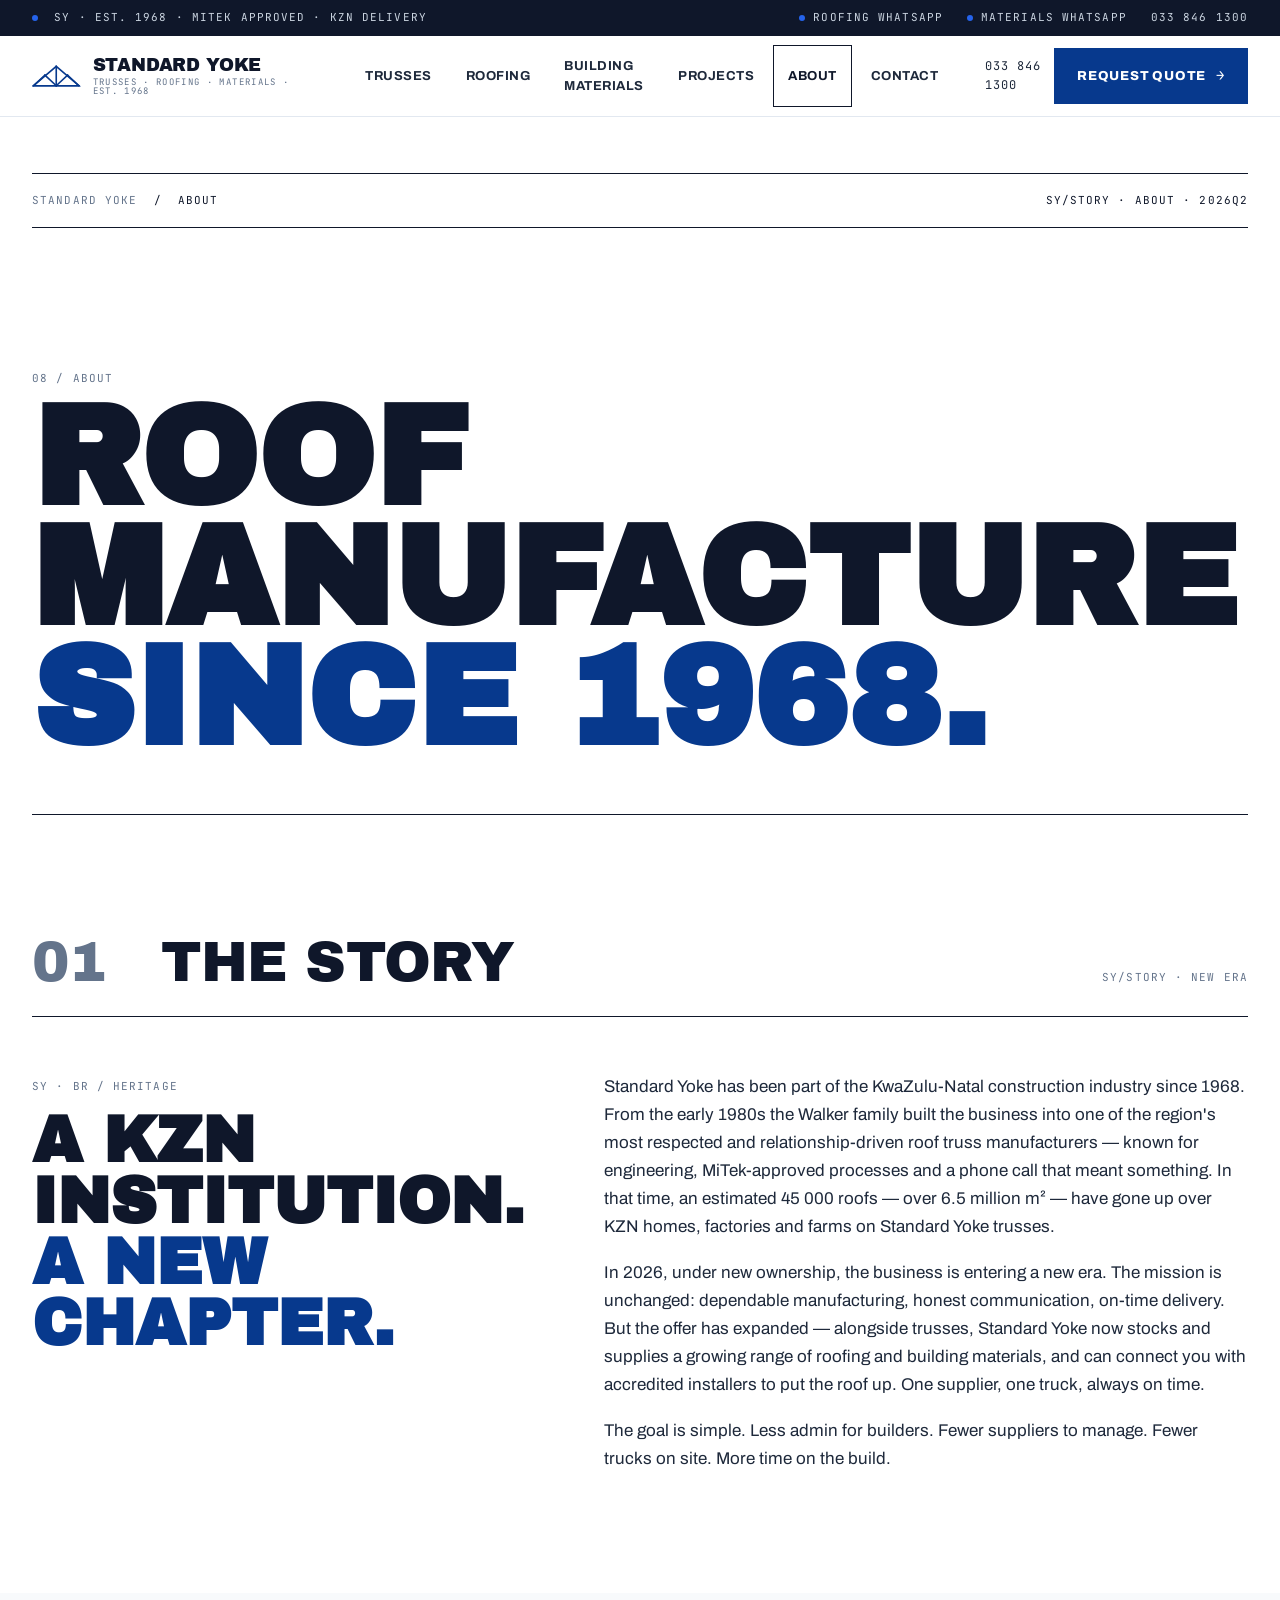
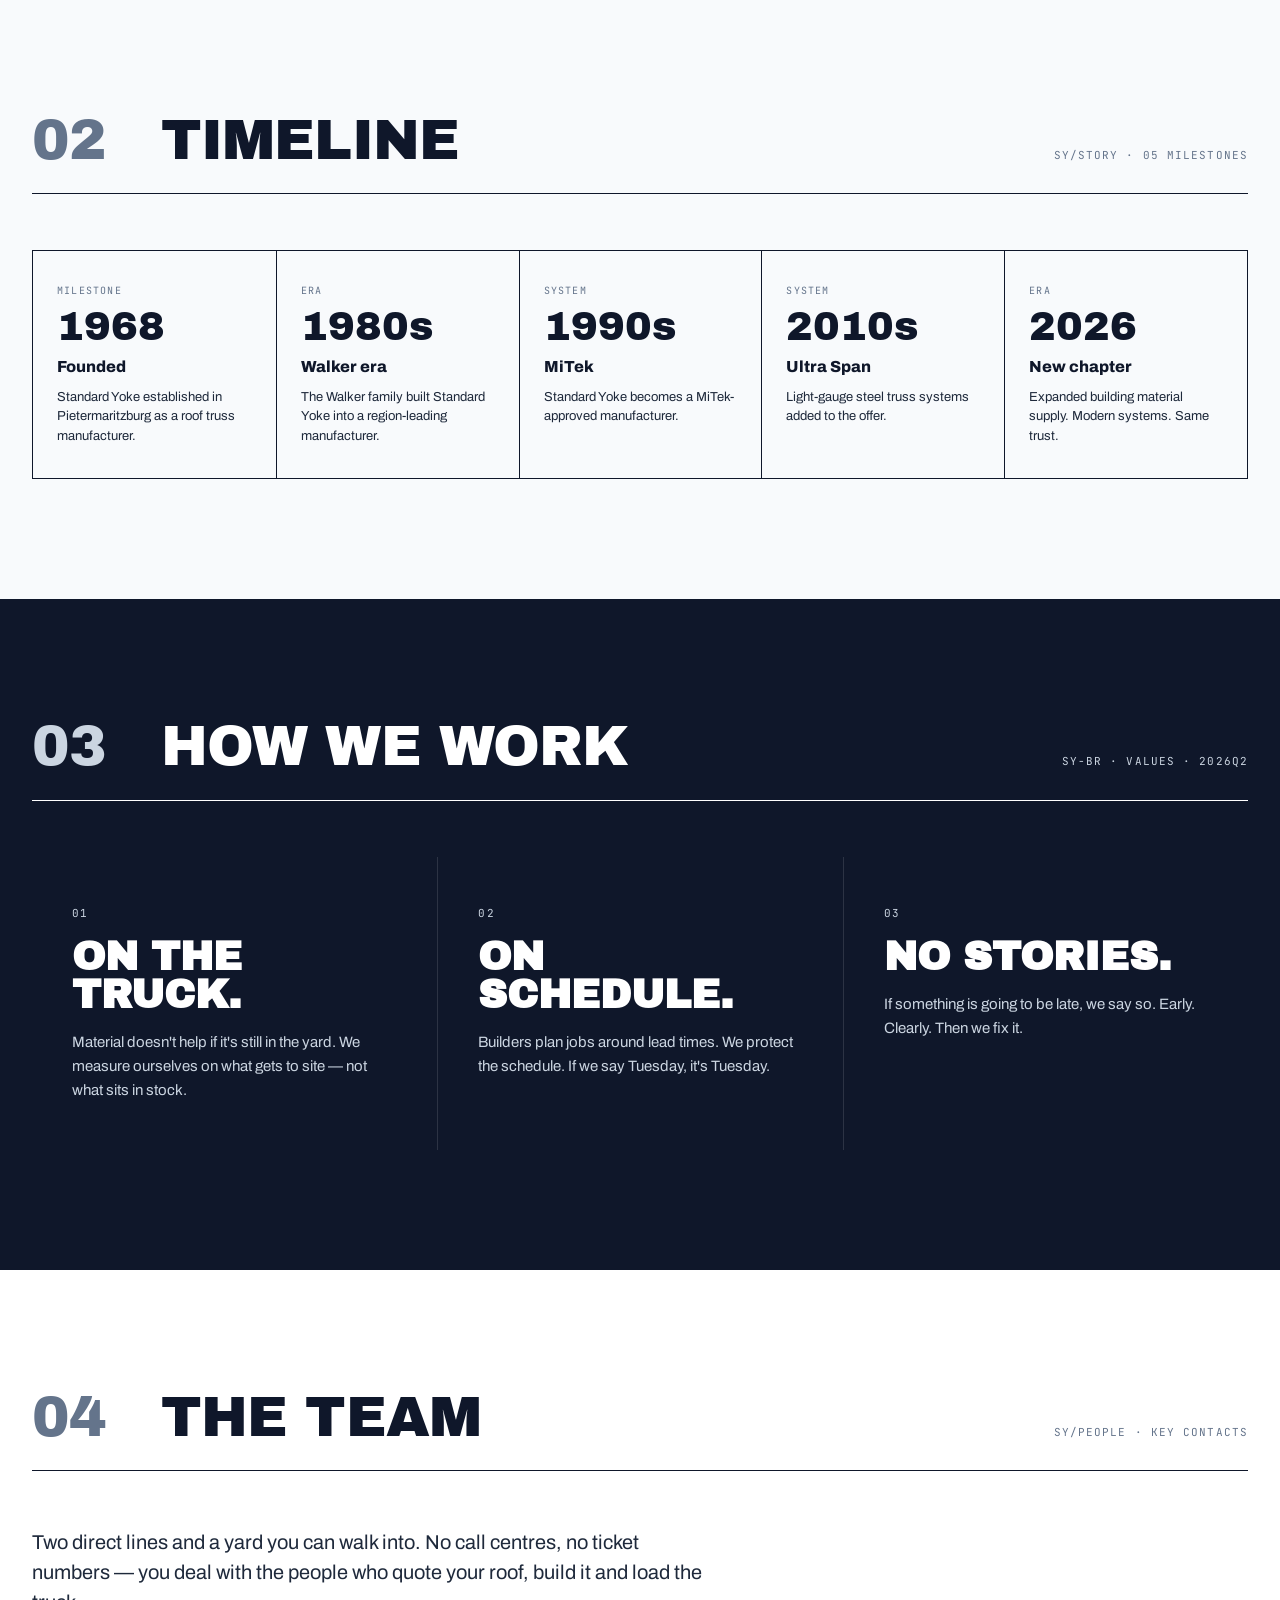
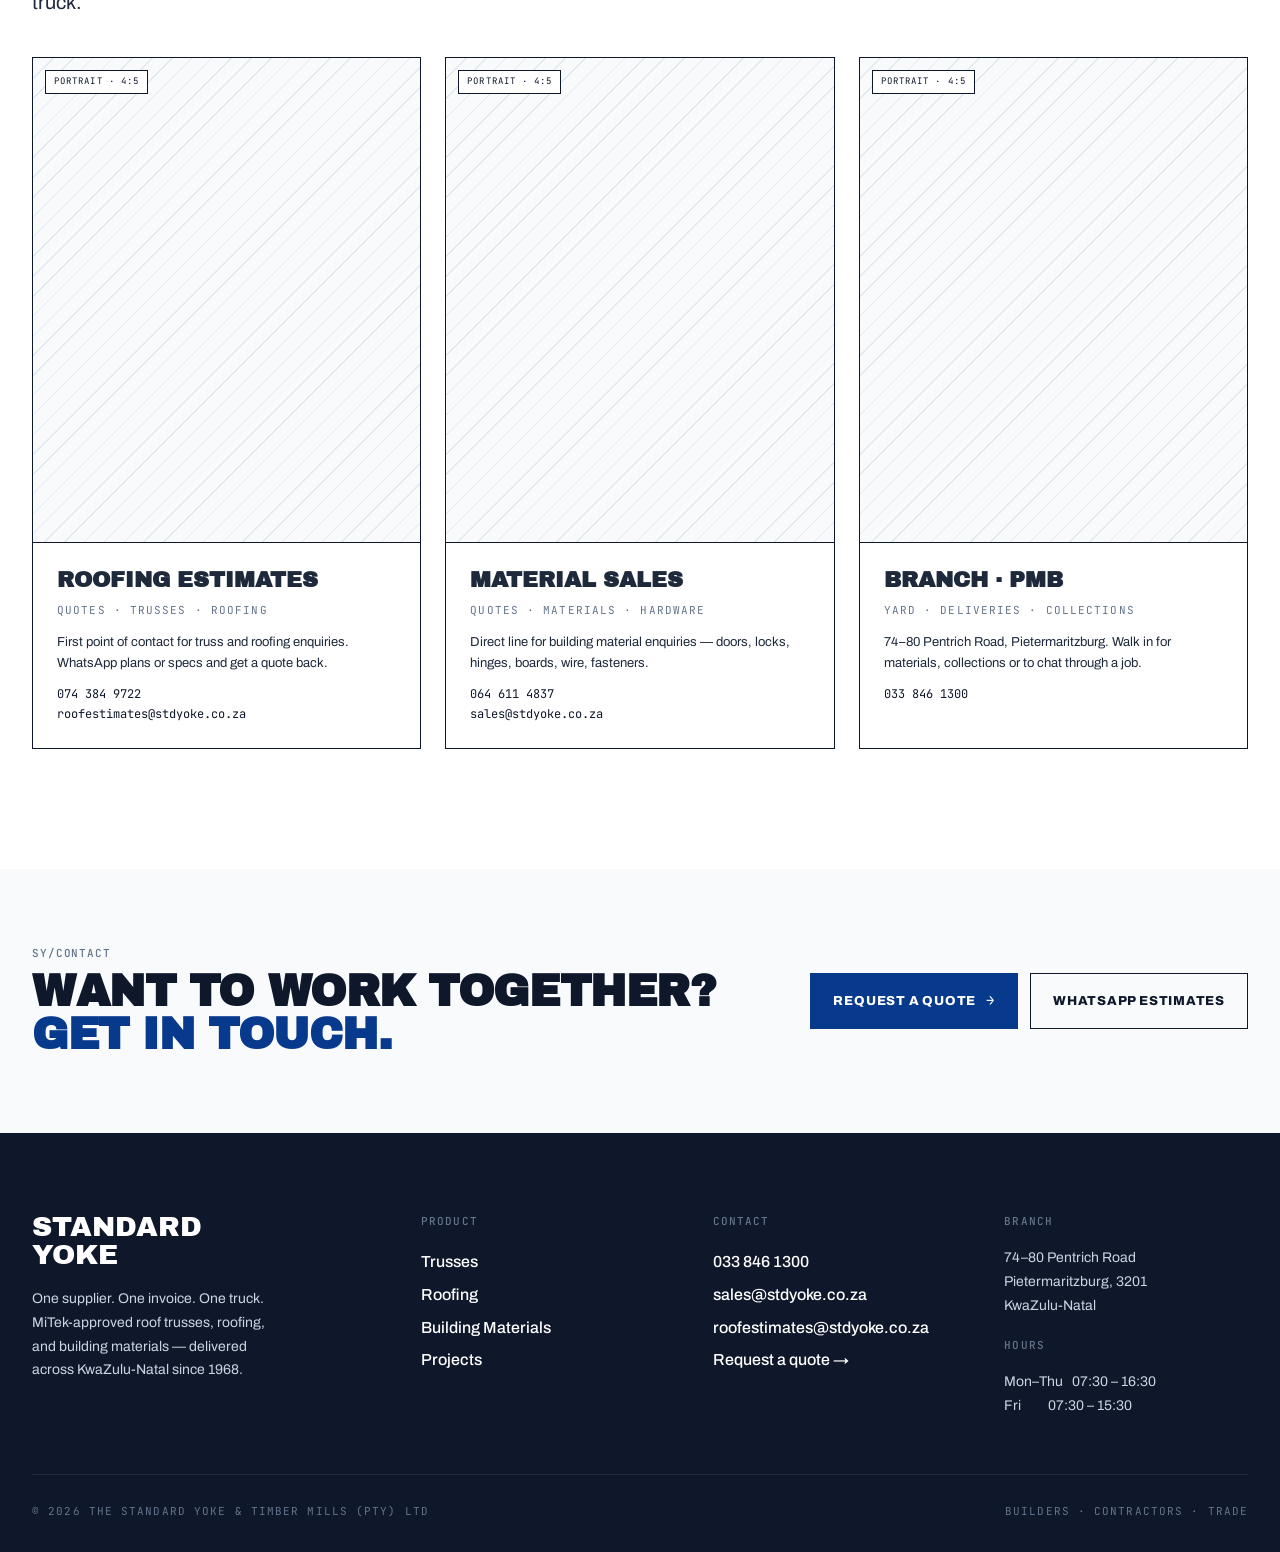
==== commit 55f6316f: "Add files via upload Refine site copy + SEO" ====
--- a/about.html
+++ b/about.html
@@ -3,8 +3,17 @@
 <head>
 <meta charset="utf-8">
 <meta name="viewport" content="width=device-width,initial-scale=1">
-<title>About · Standard Yoke</title>
-<meta name="description" content="Standard Yoke — KwaZulu-Natal roof truss manufacturer and building material supplier since 1968.">
+<title>About Standard Yoke | KZN Roof Truss Manufacturer Since 1968</title>
+<meta name="description" content="A Pietermaritzburg roof truss manufacturer since 1968 — MiTek-approved trusses, roofing and building materials, now under new ownership with an expanded range.">
+<meta property="og:type" content="website">
+<meta property="og:site_name" content="Standard Yoke">
+<meta property="og:title" content="About Standard Yoke | KZN Roof Truss Manufacturer Since 1968">
+<meta property="og:description" content="A Pietermaritzburg roof truss manufacturer since 1968 — trusses, roofing and building materials, under new ownership with an expanded range.">
+<meta property="og:locale" content="en_ZA">
+<meta name="twitter:card" content="summary_large_image">
+<!-- After your domain is live, add these for rich WhatsApp/Facebook/Instagram link previews: -->
+<!-- <meta property="og:url" content="https://YOURDOMAIN/about.html"> -->
+<!-- <meta property="og:image" content="https://YOURDOMAIN/og-image.jpg"> (1200x630, under 5MB) -->
 <link rel="preconnect" href="https://fonts.googleapis.com"><link rel="preconnect" href="https://fonts.gstatic.com" crossorigin>
 <link href="https://fonts.googleapis.com/css2?family=Archivo:wght@400;500;600;700;800&family=Archivo+Black&family=JetBrains+Mono:wght@400;500;600&display=swap" rel="stylesheet">
 <link rel="stylesheet" href="styles.css">
@@ -143,9 +152,9 @@
         <h2 style="margin-top:14px">A KZN<br>institution.<br><span class="yoke">A new chapter.</span></h2>
       </div>
       <div>
-        <p>Standard Yoke has been part of the KwaZulu-Natal construction industry since 1968. From the early 1980s the Walker family built the business into one of the region's most respected and relationship-driven roof truss manufacturers — known for engineering, MiTek-approved processes and a phone call that meant something.</p>
-        <p>In 2026, under new ownership, the business is entering a new era. The mission is unchanged: dependable manufacturing, honest communication, on-time delivery. But the offer has expanded — alongside trusses, Standard Yoke now stocks and supplies a growing range of roofing and building material products from one supplier, one invoice, one truck.</p>
-        <p>The goal is simple. Less admin for builders. Fewer suppliers to manage. More time on the build.</p>
+        <p>Standard Yoke has been part of the KwaZulu-Natal construction industry since 1968. From the early 1980s the Walker family built the business into one of the region's most respected and relationship-driven roof truss manufacturers — known for engineering, MiTek-approved processes and a phone call that meant something. In that time, an estimated 45 000 roofs — over 6.5 million m² — have gone up over KZN homes, factories and farms on Standard Yoke trusses.</p>
+        <p>In 2026, under new ownership, the business is entering a new era. The mission is unchanged: dependable manufacturing, honest communication, on-time delivery. But the offer has expanded — alongside trusses, Standard Yoke now stocks and supplies a growing range of roofing and building materials, and can connect you with accredited installers to put the roof up. One supplier, one truck, always on time.</p>
+        <p>The goal is simple. Less admin for builders. Fewer suppliers to manage. Fewer trucks on site. More time on the build.</p>
       </div>
     </div>
   </div>
@@ -169,7 +178,7 @@
         <span class="label">ERA</span>
         <span class="yr">1980s</span>
         <span class="title">Walker era</span>
-        <p>The Walker family build Standard Yoke into a region-leading manufacturer.</p>
+        <p>The Walker family built Standard Yoke into a region-leading manufacturer.</p>
       </div>
       <div class="ev">
         <span class="label">SYSTEM</span>
@@ -226,6 +235,8 @@
       <div class="num"><span>04</span> &nbsp; THE TEAM</div>
       <div class="meta">SY/PEOPLE · KEY CONTACTS</div>
     </div>
+
+    <p class="lead" style="max-width:62ch;margin-bottom:40px">Two direct lines and a yard you can walk into. No call centres, no ticket numbers — you deal with the people who quote your roof, build it and load the truck.</p>
 
     <div class="team">
       <article class="card-t">
